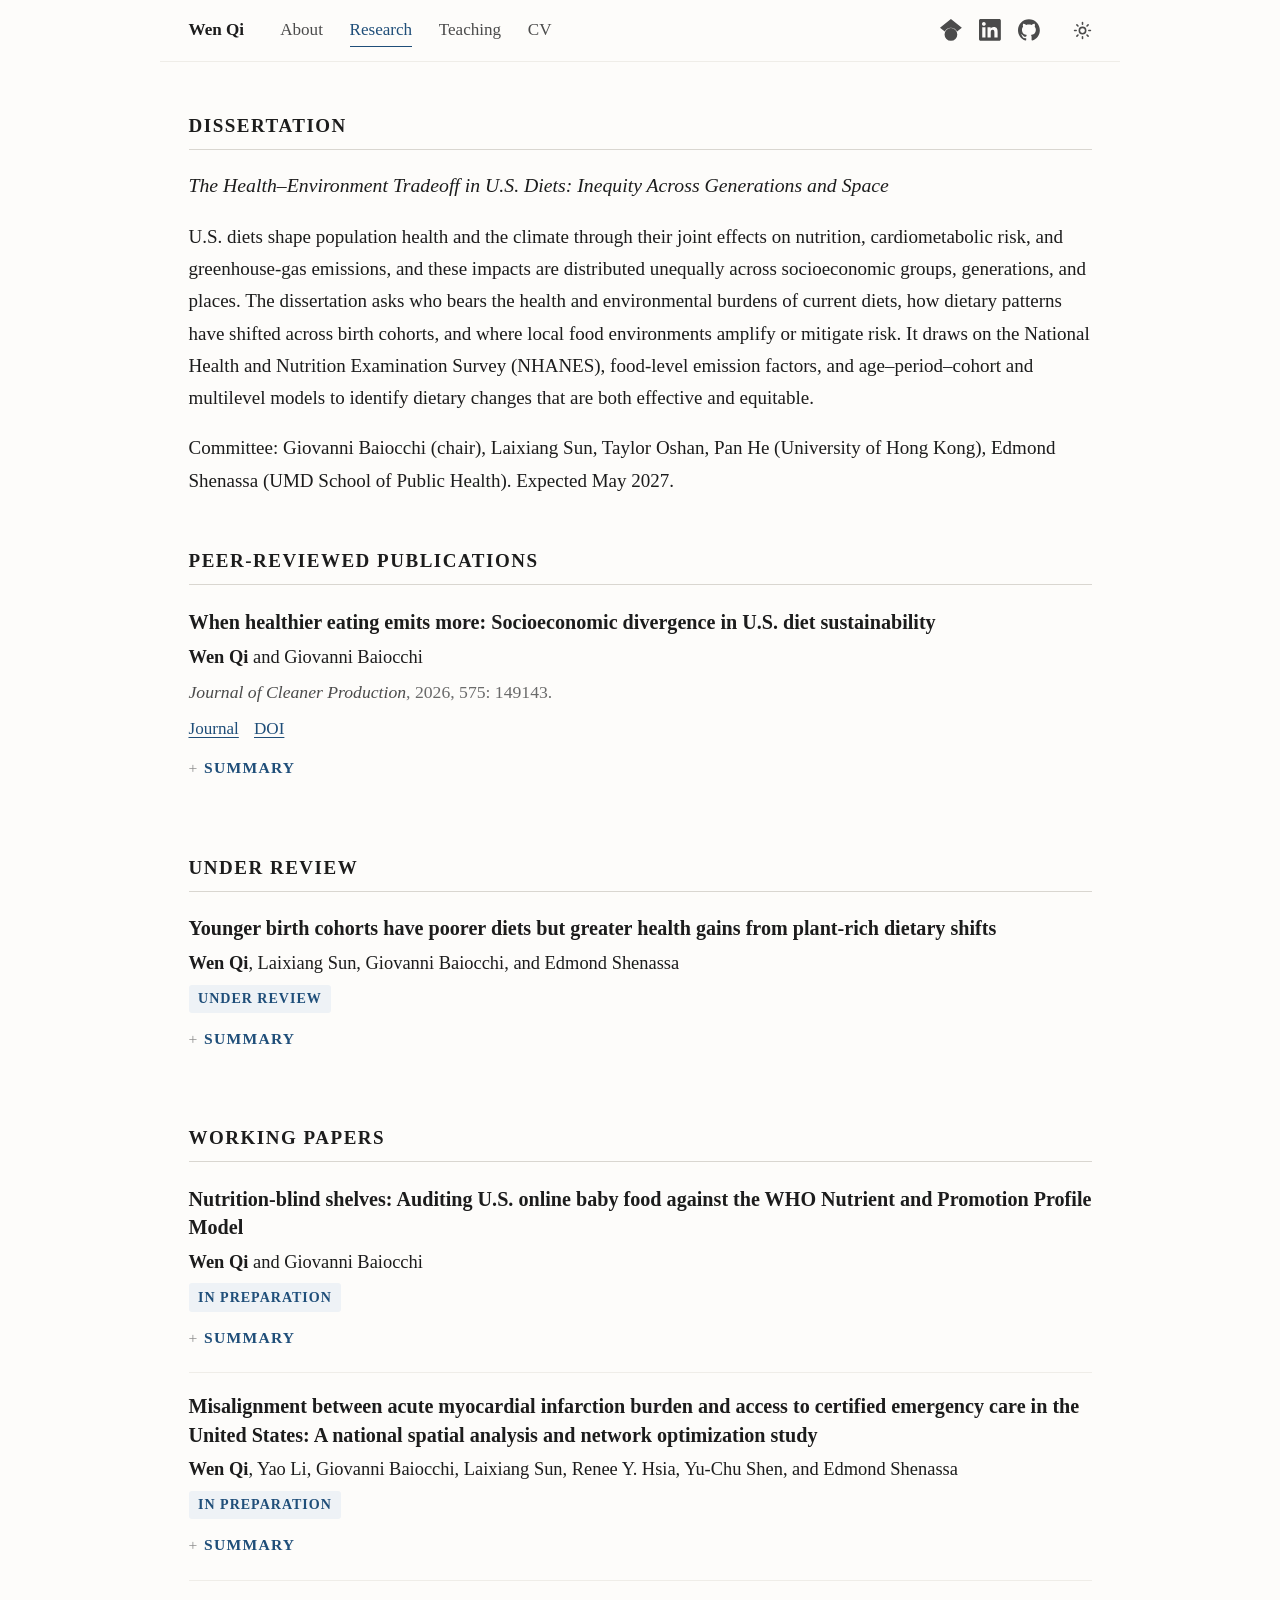
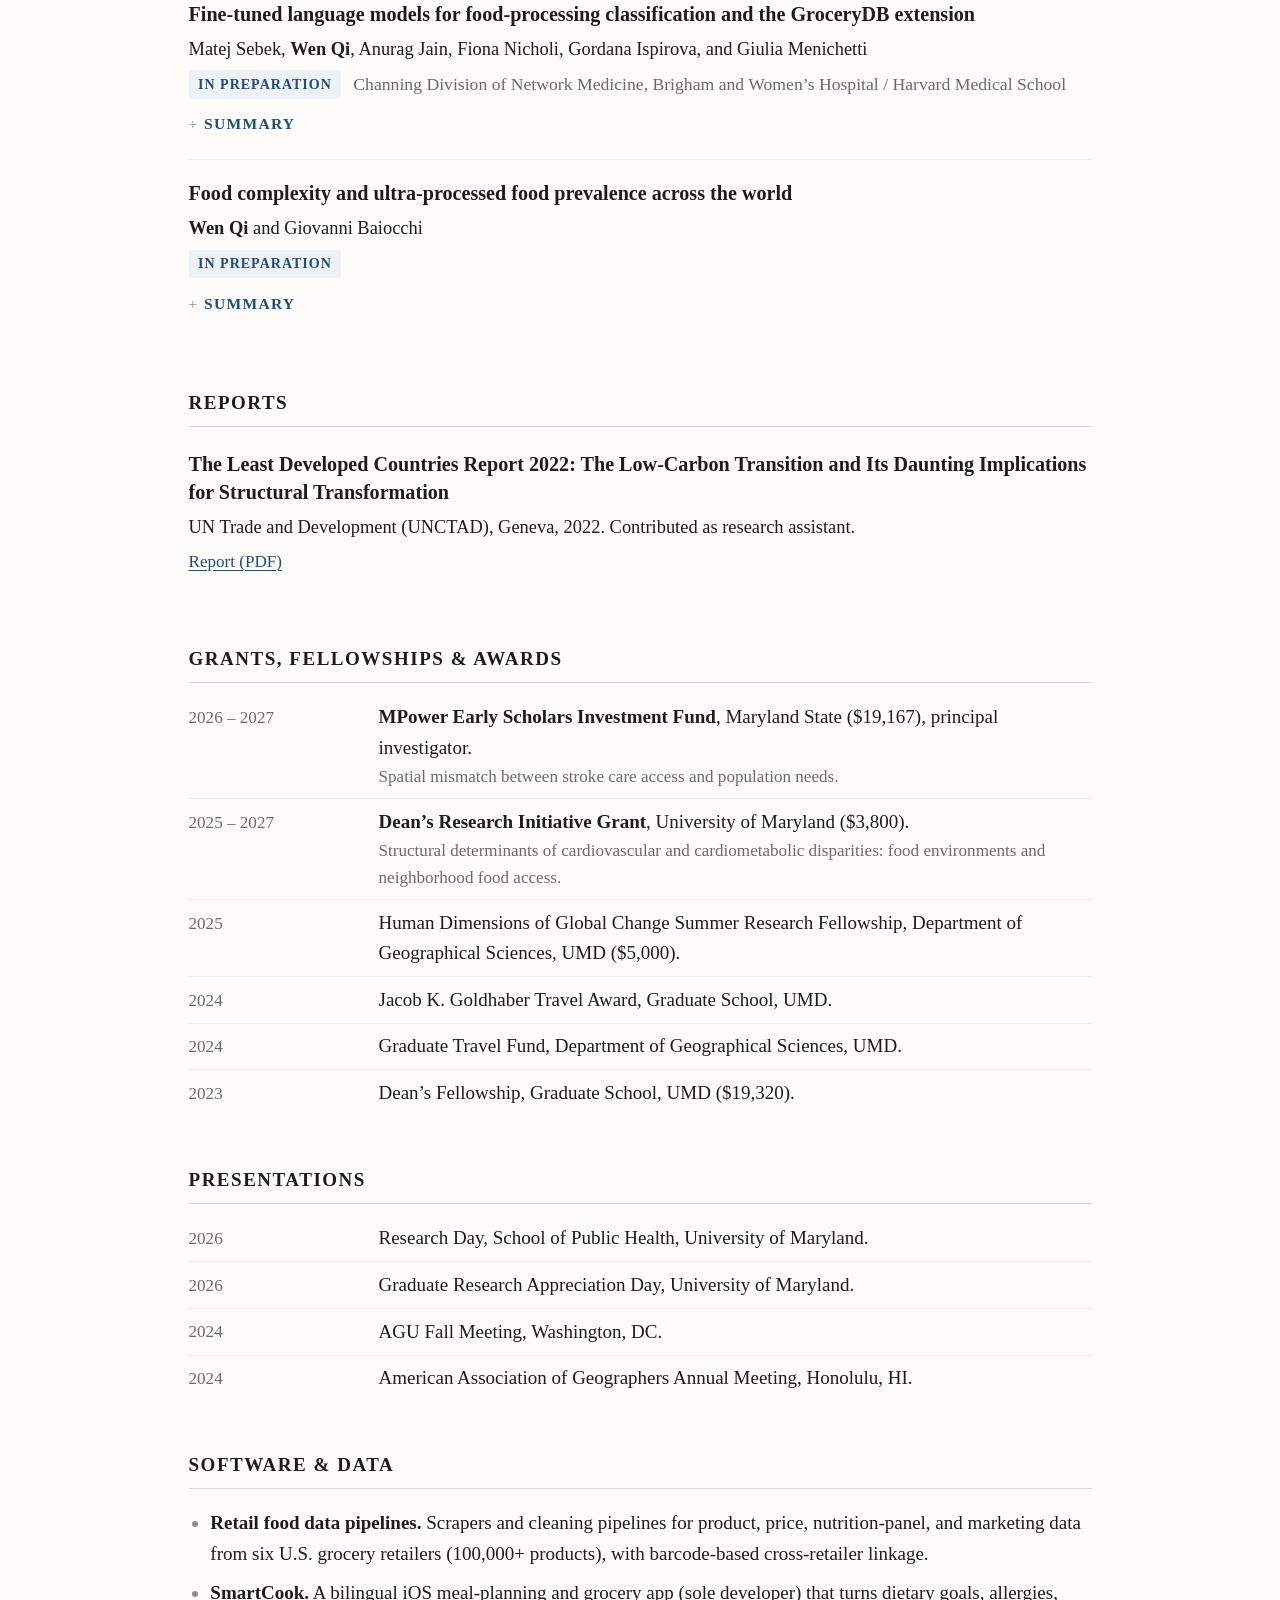
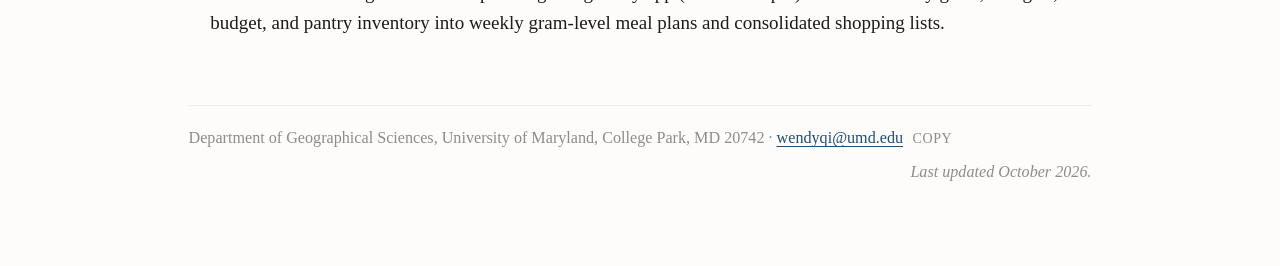
==== research.html @ 65d22a72 "Personal academic website Co-Authored-By: Claude Fable 5.1 <noreply@anthropic.com>" ====
<!DOCTYPE html>
<html lang="en">
<head>
  <meta charset="UTF-8">
  <meta name="viewport" content="width=device-width, initial-scale=1.0">
  <title>Research — Wen Qi</title>
  <meta name="description" content="Publications, working papers, grants, and presentations of Wen Qi, Ph.D. candidate in Geographical Sciences at the University of Maryland.">
  <meta name="author" content="Wen Qi">
  <link rel="stylesheet" href="styles.css">
  <script>
    (function () {
      var e = document.documentElement; e.classList.add('js');
      try { if (localStorage.getItem('theme') === 'dark') e.setAttribute('data-theme', 'dark'); } catch (err) {}
    })();
  </script>
</head>
<body>
<nav class="topnav">
  <div class="topnav-inner">
    <a class="topnav-home" href="./">Wen Qi</a>
    <span class="topnav-links">
      <a href="./">About</a>
      <a href="research.html" aria-current="page">Research</a>
      <a href="teaching.html">Teaching</a>
      <a href="cv.pdf" target="_blank" rel="noopener">CV</a>
    </span>
    <span class="social">
      <!-- 把下面两个 href 换成你的真实链接：Google Scholar 个人主页、LinkedIn 个人主页 -->
      <a href="https://scholar.google.com/citations?user=XXXX" target="_blank" rel="noopener" aria-label="Google Scholar" title="Google Scholar">
        <svg viewBox="0 0 24 24" fill="currentColor" aria-hidden="true"><path d="M5.242 13.769L0 9.5 12 0l12 9.5-5.242 4.269C17.548 11.249 14.978 9.5 12 9.5c-2.977 0-5.548 1.748-6.758 4.269zM12 10a7 7 0 1 0 0 14 7 7 0 0 0 0-14z"/></svg>
      </a>
      <a href="https://www.linkedin.com/in/XXXX" target="_blank" rel="noopener" aria-label="LinkedIn" title="LinkedIn">
        <svg viewBox="0 0 24 24" fill="currentColor" aria-hidden="true"><path d="M20.447 20.452h-3.554v-5.569c0-1.328-.027-3.037-1.852-3.037-1.853 0-2.136 1.445-2.136 2.939v5.667H9.351V9h3.414v1.561h.046c.477-.9 1.637-1.85 3.37-1.85 3.601 0 4.267 2.37 4.267 5.455v6.286zM5.337 7.433c-1.144 0-2.063-.926-2.063-2.065 0-1.138.92-2.063 2.063-2.063 1.14 0 2.064.925 2.064 2.063 0 1.139-.925 2.065-2.064 2.065zm1.782 13.019H3.555V9h3.564v11.452zM22.225 0H1.771C.792 0 0 .774 0 1.729v20.542C0 23.227.792 24 1.771 24h20.451C23.2 24 24 23.227 24 22.271V1.729C24 .774 23.2 0 22.222 0h.003z"/></svg>
      </a>
      <a href="https://github.com/wendyqqqqi" target="_blank" rel="noopener" aria-label="GitHub" title="GitHub">
        <svg viewBox="0 0 24 24" fill="currentColor" aria-hidden="true"><path d="M12 .297c-6.63 0-12 5.373-12 12 0 5.303 3.438 9.8 8.205 11.385.6.113.82-.258.82-.577 0-.285-.01-1.04-.015-2.04-3.338.724-4.042-1.61-4.042-1.61C4.422 18.07 3.633 17.7 3.633 17.7c-1.087-.744.084-.729.084-.729 1.205.084 1.838 1.236 1.838 1.236 1.07 1.835 2.809 1.305 3.495.998.108-.776.417-1.305.76-1.605-2.665-.3-5.466-1.332-5.466-5.93 0-1.31.465-2.38 1.235-3.22-.135-.303-.54-1.523.105-3.176 0 0 1.005-.322 3.3 1.23.96-.267 1.98-.399 3-.405 1.02.006 2.04.138 3 .405 2.28-1.552 3.285-1.23 3.285-1.23.645 1.653.24 2.873.12 3.176.765.84 1.23 1.91 1.23 3.22 0 4.61-2.805 5.625-5.475 5.92.42.36.81 1.096.81 2.22 0 1.606-.015 2.896-.015 3.286 0 .315.21.69.825.57C20.565 22.092 24 17.592 24 12.297c0-6.627-5.373-12-12-12"/></svg>
      </a>
    </span>
    <button id="theme-toggle" class="theme-toggle" type="button" aria-label="Toggle dark mode" title="Light / dark">
      <svg class="ic-sun" viewBox="0 0 24 24" fill="none" stroke="currentColor" stroke-width="2" stroke-linecap="round"><circle cx="12" cy="12" r="4"/><path d="M12 2v2M12 20v2M4.9 4.9l1.4 1.4M17.7 17.7l1.4 1.4M2 12h2M20 12h2M4.9 19.1l1.4-1.4M17.7 6.3l1.4-1.4"/></svg>
      <svg class="ic-moon" viewBox="0 0 24 24" fill="none" stroke="currentColor" stroke-width="2" stroke-linecap="round" stroke-linejoin="round"><path d="M21 12.8A9 9 0 1 1 11.2 3a7 7 0 0 0 9.8 9.8z"/></svg>
    </button>
  </div>
</nav>

<main>

<section id="dissertation">
  <h2>Dissertation</h2>
  <p class="lead"><em>The Health–Environment Tradeoff in U.S. Diets: Inequity Across Generations and Space</em></p>
  <p>
    U.S. diets shape population health and the climate through their joint effects on nutrition, cardiometabolic risk,
    and greenhouse-gas emissions, and these impacts are distributed unequally across socioeconomic groups, generations,
    and places. The dissertation asks who bears the health and environmental burdens of current diets, how dietary
    patterns have shifted across birth cohorts, and where local food environments amplify or mitigate risk. It draws on
    the National Health and Nutrition Examination Survey (NHANES), food-level emission factors, and age–period–cohort
    and multilevel models to identify dietary changes that are both effective and equitable.
  </p>
  <p class="venue">Committee: Giovanni Baiocchi (chair), Laixiang Sun, Taylor Oshan, Pan He (University of Hong Kong), Edmond Shenassa (UMD School of Public Health). Expected May 2027.</p>
</section>

<section id="publications">
  <h2>Peer-Reviewed Publications</h2>
  <ol class="papers">
    <li class="paper">
      <h3>When healthier eating emits more: Socioeconomic divergence in U.S. diet sustainability</h3>
      <p class="byline"><b>Wen Qi</b> and Giovanni Baiocchi</p>
      <p class="venue"><em>Journal of Cleaner Production</em>, 2026, 575: 149143.</p>
      <p class="plinks"><a href="https://doi.org/10.1016/j.jclepro.2026.149143" target="_blank" rel="noopener">Journal</a><a href="https://doi.org/10.1016/j.jclepro.2026.149143" target="_blank" rel="noopener">DOI</a></p>
      <details>
        <summary>Summary</summary>
        <p>Using nationally representative NHANES dietary data, we combine the Healthy Eating Index with diet-related greenhouse-gas emissions across 13 food components to characterize how actually consumed U.S. diets balance nutritional quality against climate impact. Diets rich in seafood and plant protein, fruit, and whole grains achieve a favorable trade-off, whereas diets high in saturated fat, sodium, and refined grains add environmental burden with little health benefit. The trade-off diverges by socioeconomic position: diet quality responds mainly to income, emissions respond to prices mostly within more expensive diets, and education improves both only at its highest level. Policies that make nutritious, low-impact foods affordable are needed to close the gap.</p>
      </details>
    </li>
  </ol>
</section>

<section id="under-review">
  <h2>Under Review</h2>
  <ol class="papers">
    <li class="paper">
      <h3>Younger birth cohorts have poorer diets but greater health gains from plant-rich dietary shifts</h3>
      <p class="byline"><b>Wen Qi</b>, Laixiang Sun, Giovanni Baiocchi, and Edmond Shenassa</p>
      <p class="venue"><span class="tag">Under review</span></p>
      <details>
        <summary>Summary</summary>
        <p>Using age–period–cohort models on NHANES 1999–2020 (about 26,000 adults), we separate generational differences in diet quality, cardiometabolic dysfunction, and diet-related greenhouse-gas emissions from age and period effects, then simulate individual-level, nutritionally constrained shifts of 20–50% toward EAT-Lancet reference diets. Younger cohorts start from poorer diets but gain the most in cardiometabolic health; older adults see smaller gains and potential protein-quality trade-offs; emissions fall across all cohorts. The results argue for cohort-aware dietary policy that pairs sustainability targets with age-appropriate nutrition safeguards.</p>
      </details>
    </li>
  </ol>
</section>

<section id="working-papers">
  <h2>Working Papers</h2>
  <ol class="papers">
    <li class="paper">
      <h3>Nutrition-blind shelves: Auditing U.S. online baby food against the WHO Nutrient and Promotion Profile Model</h3>
      <p class="byline"><b>Wen Qi</b> and Giovanni Baiocchi</p>
      <p class="venue"><span class="tag">In preparation</span></p>
      <details>
        <summary>Summary</summary>
        <p>We audit 1,234 unique commercial foods for infants and young children sold online by six U.S. retailers (Amazon, Target, Whole Foods, Harris Teeter, Safeway, and Costco) against the composition and promotion criteria of the WHO Nutrient and Promotion Profile Model. Six in ten products fail at least one composition criterion. Organic certification and the premium brand tier are associated with fewer added-sugar failures, but no visible cue or label marks overall compliance, and the promotional claims that cover almost every listing carry price premiums within brand without being associated with compliance. The study links large-scale retail data collection, LLM-assisted claim coding with author adjudication, and brand-clustered inference.</p>
      </details>
    </li>
    <li class="paper">
      <h3>Misalignment between acute myocardial infarction burden and access to certified emergency care in the United States: A national spatial analysis and network optimization study</h3>
      <p class="byline"><b>Wen Qi</b>, Yao Li, Giovanni Baiocchi, Laixiang Sun, Renee Y. Hsia, Yu-Chu Shen, and Edmond Shenassa</p>
      <p class="venue"><span class="tag">In preparation</span></p>
      <details>
        <summary>Summary</summary>
        <p>We estimate ZIP-level demand for acute myocardial infarction care from Medicare claims and hospital service-area flows, and match it against the national supply of hospitals with interventional cardiac catheterization capability. Two-step floating catchment accessibility at 30- and 60-minute thresholds identifies both under-served areas and over-served clusters, and location–allocation models show where added or reallocated capacity would yield the largest gains in timely access.</p>
      </details>
    </li>
    <li class="paper">
      <h3>Fine-tuned language models for food-processing classification and the GroceryDB extension</h3>
      <p class="byline">Matej Sebek, <b>Wen Qi</b>, Anurag Jain, Fiona Nicholi, Gordana Ispirova, and Giulia Menichetti</p>
      <p class="venue"><span class="tag">In preparation</span> Channing Division of Network Medicine, Brigham and Women’s Hospital / Harvard Medical School</p>
      <details>
        <summary>Summary</summary>
        <p>Extends GroceryDB, a research database of the U.S. grocery supply, with more than 100,000 product records collected from six national retailers, and retrains the fine-tuned BERT and XGBoost classifiers behind the food-processing score (FPro) on the expanded data, improving held-out discrimination and aligning the predicted distribution of processing with what is observed on retail shelves.</p>
      </details>
    </li>
    <li class="paper">
      <h3>Food complexity and ultra-processed food prevalence across the world</h3>
      <p class="byline"><b>Wen Qi</b> and Giovanni Baiocchi</p>
      <p class="venue"><span class="tag">In preparation</span></p>
      <details>
        <summary>Summary</summary>
        <p>Builds a country–year panel that links the complexity and import dependence of national food systems, derived from trade and price data, to the prevalence of processed and ultra-processed foods and to population obesity, to ask how the structure of a country’s food supply shapes its dietary transition.</p>
      </details>
    </li>
  </ol>
</section>

<section id="reports">
  <h2>Reports</h2>
  <ol class="papers">
    <li class="paper">
      <h3>The Least Developed Countries Report 2022: The Low-Carbon Transition and Its Daunting Implications for Structural Transformation</h3>
      <p class="byline">UN Trade and Development (UNCTAD), Geneva, 2022. Contributed as research assistant.</p>
      <p class="plinks"><a href="https://unctad.org/system/files/official-document/ldc2022_en.pdf" target="_blank" rel="noopener">Report (PDF)</a></p>
    </li>
  </ol>
</section>

<section id="grants">
  <h2>Grants, Fellowships &amp; Awards</h2>
  <ul class="rail">
    <li><span class="when">2026 – 2027</span><span class="what"><strong>MPower Early Scholars Investment Fund</strong>, Maryland State ($19,167), principal investigator.<small>Spatial mismatch between stroke care access and population needs.</small></span></li>
    <li><span class="when">2025 – 2027</span><span class="what"><strong>Dean’s Research Initiative Grant</strong>, University of Maryland ($3,800).<small>Structural determinants of cardiovascular and cardiometabolic disparities: food environments and neighborhood food access.</small></span></li>
    <li><span class="when">2025</span><span class="what">Human Dimensions of Global Change Summer Research Fellowship, Department of Geographical Sciences, UMD ($5,000).</span></li>
    <li><span class="when">2024</span><span class="what">Jacob K. Goldhaber Travel Award, Graduate School, UMD.</span></li>
    <li><span class="when">2024</span><span class="what">Graduate Travel Fund, Department of Geographical Sciences, UMD.</span></li>
    <li><span class="when">2023</span><span class="what">Dean’s Fellowship, Graduate School, UMD ($19,320).</span></li>
  </ul>
</section>

<section id="talks">
  <h2>Presentations</h2>
  <ul class="rail">
    <li><span class="when">2026</span><span class="what">Research Day, School of Public Health, University of Maryland.</span></li>
    <li><span class="when">2026</span><span class="what">Graduate Research Appreciation Day, University of Maryland.</span></li>
    <li><span class="when">2024</span><span class="what">AGU Fall Meeting, Washington, DC.</span></li>
    <li><span class="when">2024</span><span class="what">American Association of Geographers Annual Meeting, Honolulu, HI.</span></li>
  </ul>
</section>

<section id="software">
  <h2>Software &amp; Data</h2>
  <ul class="plain">
    <li><strong>Retail food data pipelines.</strong> Scrapers and cleaning pipelines for product, price, nutrition-panel, and marketing data from six U.S. grocery retailers (100,000+ products), with barcode-based cross-retailer linkage.</li>
    <li><strong>SmartCook.</strong> A bilingual iOS meal-planning and grocery app (sole developer) that turns dietary goals, allergies, budget, and pantry inventory into weekly gram-level meal plans and consolidated shopping lists.</li>
  </ul>
</section>

</main>

<footer>
  <p>Department of Geographical Sciences, University of Maryland, College Park, MD 20742 · <a href="mailto:wendyqi@umd.edu">wendyqi@umd.edu</a><button type="button" class="copy-btn" data-copy="wendyqi@umd.edu" aria-label="Copy email address">copy</button></p>
  <p class="updated"><em>Last updated October 2026.</em></p>
</footer>

<script src="script.js" defer></script>
</body>
</html>
---- styles.css ----
/* Wen Qi — personal academic site. Plain HTML + CSS, no build step. */

html { font-size: 19px; -webkit-text-size-adjust: 100%; scroll-behavior: smooth; background: var(--bg); }

/* Light is the default; the toggle writes data-theme="dark" and remembers it. */
:root {
  color-scheme: light;
  --bg: #fdfcfa;
  --fg: #1c1c1c;
  --fg-2: #2e2e2e;
  --fg-3: #4b4b4b;
  --muted: #6a6a6a;
  --faint: #8c8c8c;
  --accent: #1f4e79;
  --accent-hover: #0d2b4d;
  --line: #d9d6d0;
  --line-soft: #e6e3dd;
  --line-faint: #efede8;
  --tag-bg: #eef2f6;
  --nav-bg: rgba(253, 252, 250, 0.94);
}
:root[data-theme="dark"] {
  color-scheme: dark;
  --bg: #15171c;
  --fg: #e6e6e6;
  --fg-2: #d2d4d7;
  --fg-3: #aeb3bb;
  --muted: #9298a2;
  --faint: #767c86;
  --accent: #8fb3e6;
  --accent-hover: #b4cdf2;
  --line: #3a404a;
  --line-soft: #2c313a;
  --line-faint: #23272e;
  --tag-bg: #232933;
  --nav-bg: rgba(21, 23, 28, 0.92);
}

* { box-sizing: border-box; }

body {
  font-family: 'Times New Roman', Times, 'Nimbus Roman', 'Liberation Serif', serif;
  line-height: 1.6;
  color: var(--fg);
  background: var(--bg);
  max-width: 960px;
  margin: 0 auto;
  padding: 0 1.5rem 4rem;
  -webkit-font-smoothing: antialiased;
}

a { color: var(--accent); text-decoration: underline; text-underline-offset: 0.18em; text-decoration-thickness: 0.06em; }
a:hover { color: var(--accent-hover); }
img { max-width: 100%; display: block; }

/* ---------- Top nav ---------- */
.topnav {
  position: sticky; top: 0; z-index: 10;
  background: var(--nav-bg);
  backdrop-filter: saturate(180%) blur(8px);
  -webkit-backdrop-filter: saturate(180%) blur(8px);
  border-bottom: 1px solid var(--line-faint);
  margin: 0 -1.5rem 2.5rem;
  padding: 0.7rem 1.5rem;
}
.topnav-inner { max-width: 960px; margin: 0 auto; display: flex; align-items: center; gap: 1.5rem; font-size: 0.9rem; flex-wrap: wrap; }
.topnav a { color: var(--fg-3); text-decoration: none; padding: 0.15rem 0; border-bottom: 1px solid transparent; transition: color .15s, border-color .15s; }
.topnav a:hover { color: var(--fg); border-bottom-color: var(--fg); }
.topnav a[aria-current="page"] { color: var(--accent); border-bottom-color: var(--accent); }
.topnav-home { font-weight: 600; color: var(--fg) !important; margin-right: 0.4rem; }
.topnav-links { display: flex; align-items: center; gap: 1.4rem; flex-wrap: wrap; }

/* Social icons, top right of the nav */
.social { margin-left: auto; display: inline-flex; align-items: center; gap: 0.9rem; }
.social a { display: inline-flex; color: var(--fg-3); border-bottom: 0 !important; padding: 0; line-height: 0; }
.social a:hover { color: var(--accent); }
.social svg { width: 1.15rem; height: 1.15rem; }

.theme-toggle {
  margin-left: 0.2rem; display: none; align-items: center; gap: 0.4rem;
  background: none; border: 0; padding: 0; cursor: pointer; line-height: 0; color: var(--fg-3);
}
html.js .theme-toggle { display: inline-flex; }
.theme-toggle svg { width: 1rem; height: 1rem; }
.theme-toggle .ic-moon { display: none; }
:root[data-theme="dark"] .theme-toggle .ic-sun { display: none; }
:root[data-theme="dark"] .theme-toggle .ic-moon { display: block; }

/* ---------- Hero ---------- */
.hero { display: flex; gap: 2rem; align-items: flex-start; margin-bottom: 2.5rem; }
.portrait { width: 160px; height: 200px; object-fit: cover; object-position: top center; flex-shrink: 0; border-radius: 3px; background: var(--line-soft); }
.hero-text { min-width: 0; }
.hero h1 { font-size: 2rem; font-weight: 600; margin: 0 0 0.5rem; line-height: 1.15; letter-spacing: -0.01em; }
.hero .affil { margin: 0 0 0.9rem; color: var(--fg-2); line-height: 1.5; }
.hero .links { margin: 0; font-size: 0.95rem; line-height: 1.7; }
.hero .links a { margin-right: 0.9rem; white-space: nowrap; }

/* ---------- Sections ---------- */
main > section { margin-top: 2.6rem; scroll-margin-top: 4.5rem; }
h2 {
  font-size: 1rem; font-weight: 600; text-transform: uppercase; letter-spacing: 0.08em;
  color: var(--fg); margin: 0 0 1rem; padding-bottom: 0.4rem; border-bottom: 1px solid var(--line);
}
h3.sub { font-size: 1.02rem; font-weight: 600; font-style: italic; margin: 1.6rem 0 0.6rem; color: var(--fg-2); }
section p { margin: 0 0 0.95rem; line-height: 1.7; }
section p:last-child { margin-bottom: 0; }
.lead { font-size: 1.04rem; }
.market { margin-top: 1.3rem; font-style: italic; border-left: 2px solid var(--accent); padding-left: 0.85rem; }

.plain { list-style: disc outside; margin: 0; padding-left: 1.15rem; }
.plain li { margin: 0 0 0.45rem; }
.plain li::marker { color: var(--faint); }

/* Date-rail lists (education, news, grants, talks, teaching) */
.rail { list-style: none; margin: 0; padding: 0; }
.rail li { display: grid; grid-template-columns: 9rem 1fr; column-gap: 1rem; padding: 0.4rem 0; border-top: 1px solid var(--line-faint); }
.rail li:first-child { border-top: 0; padding-top: 0; }
.rail .when { color: var(--muted); font-size: 0.9rem; font-variant-numeric: tabular-nums; padding-top: 0.1rem; }
.rail .what { min-width: 0; }
.rail .what small, .rail .what .note { display: block; color: var(--muted); font-size: 0.9rem; }

/* ---------- Papers ---------- */
.papers { list-style: none; padding: 0; margin: 0; }
.paper { padding: 1rem 0; border-top: 1px solid var(--line-faint); }
.paper:first-child { border-top: 0; padding-top: 0.2rem; }
.paper h3 { font-size: 1.06rem; font-weight: 600; line-height: 1.4; margin: 0 0 0.3rem; }
.paper .byline { margin: 0 0 0.2rem; color: var(--fg); font-size: 0.97rem; }
.paper .byline b { font-weight: 600; }
.paper .venue { margin: 0 0 0.35rem; font-size: 0.93rem; color: var(--muted); }
.paper .venue em { color: var(--fg-3); }
.tag { display: inline-block; font-size: 0.74rem; text-transform: uppercase; letter-spacing: 0.07em; font-weight: 600; color: var(--accent); background: var(--tag-bg); padding: 0.12rem 0.5rem; border-radius: 3px; margin-right: 0.4rem; vertical-align: 0.1em; }
.paper .plinks { font-size: 0.9rem; margin: 0; }
.paper .plinks a { margin-right: 0.8rem; }
.paper details { margin: 0.5rem 0 0; }
.paper summary {
  cursor: pointer; display: inline-block; font-size: 0.82rem; text-transform: uppercase; letter-spacing: 0.08em;
  font-weight: 600; color: var(--accent); list-style: none; padding: 0.15rem 0; user-select: none;
}
.paper summary::-webkit-details-marker { display: none; }
.paper summary::before { content: "+"; display: inline-block; width: 1em; color: var(--faint); font-weight: 400; }
.paper details[open] summary::before { content: "\2212"; }
.paper details > p { margin: 0.5rem 0 0; padding-left: 1rem; border-left: 2px solid var(--line-soft); color: var(--fg-2); font-size: 0.95rem; line-height: 1.6; }

/* ---------- Teaching ---------- */
.course { margin: 0 0 1rem; }
.course .code { font-weight: 600; }
.course .terms { color: var(--muted); font-size: 0.92rem; }

/* ---------- Copy button & footer ---------- */
.copy-btn { display: none; font-family: inherit; font-size: 0.74rem; letter-spacing: 0.04em; text-transform: uppercase; color: var(--faint); background: none; border: 0; padding: 0; margin-left: 0.5rem; cursor: pointer; }
html.js .copy-btn { display: inline; }
.copy-btn:hover, .copy-btn.copied { color: var(--accent); }

footer { margin-top: 3.5rem; padding-top: 1rem; border-top: 1px solid var(--line-faint); color: var(--faint); font-size: 0.85rem; }
footer p { margin: 0 0 0.3rem; }
footer .updated { text-align: right; font-style: italic; margin-top: 0.4rem; }

a:focus-visible, button:focus-visible, summary:focus-visible { outline: 2px solid var(--accent); outline-offset: 2px; }

/* ---------- Small screens ---------- */
@media (max-width: 640px) {
  html { font-size: 17px; }
  body { padding: 0 1rem 3rem; }
  .topnav { margin: 0 -1rem 2rem; padding: 0.6rem 1rem; }
  /* Two rows on phones: name + page links, then the icons right-aligned. */
  .topnav-inner { gap: 0.5rem 0.8rem; flex-wrap: wrap; font-size: 0.84rem; }
  .topnav-links { gap: 0.8rem; flex-wrap: nowrap; }
  .topnav-home { margin-right: 0; white-space: nowrap; }
  .social { margin-left: auto; gap: 0.8rem; }
  .social svg { width: 1.05rem; height: 1.05rem; }
  .hero { flex-direction: column; gap: 1.2rem; }
  .portrait { width: 140px; height: 175px; }
  .rail li { grid-template-columns: 1fr; row-gap: 0.1rem; }
}

@media print {
  .topnav, .theme-toggle, .copy-btn { display: none !important; }
  body { max-width: none; }
  a { color: inherit; text-decoration: none; }
}
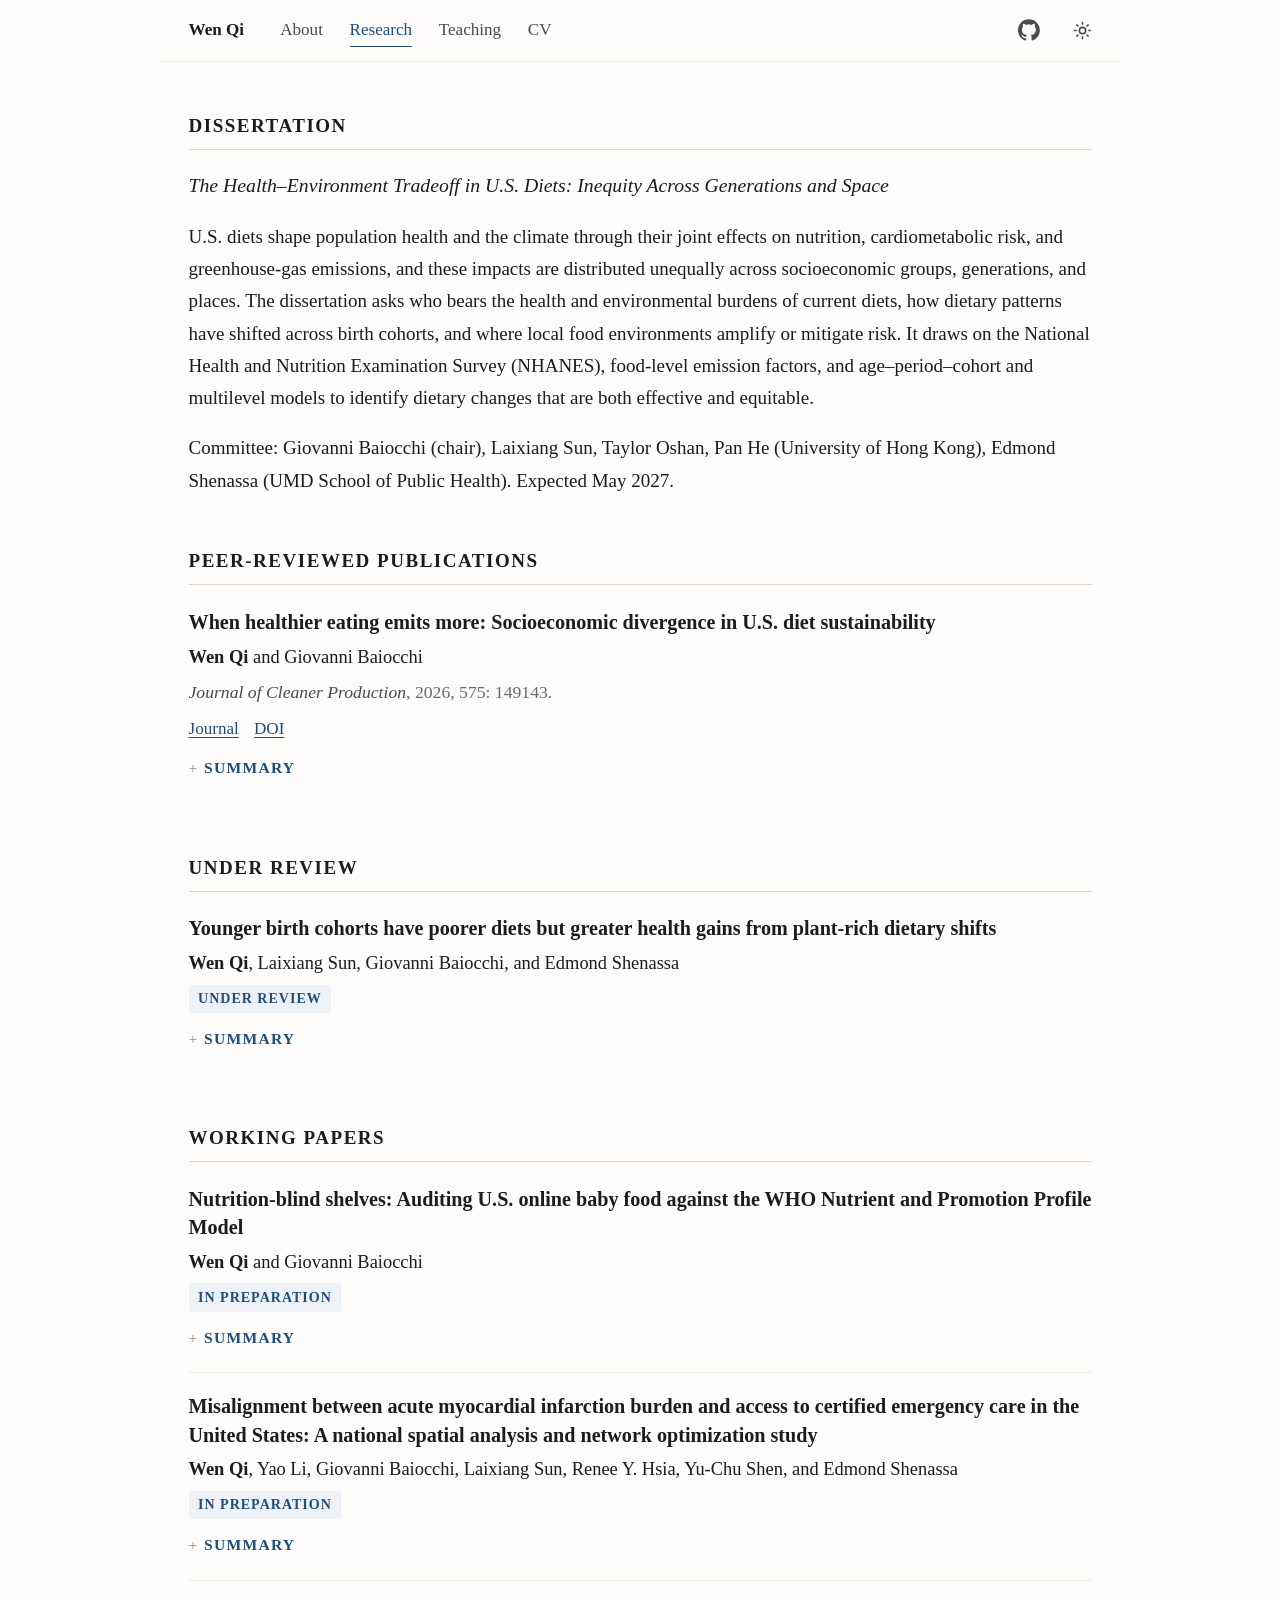
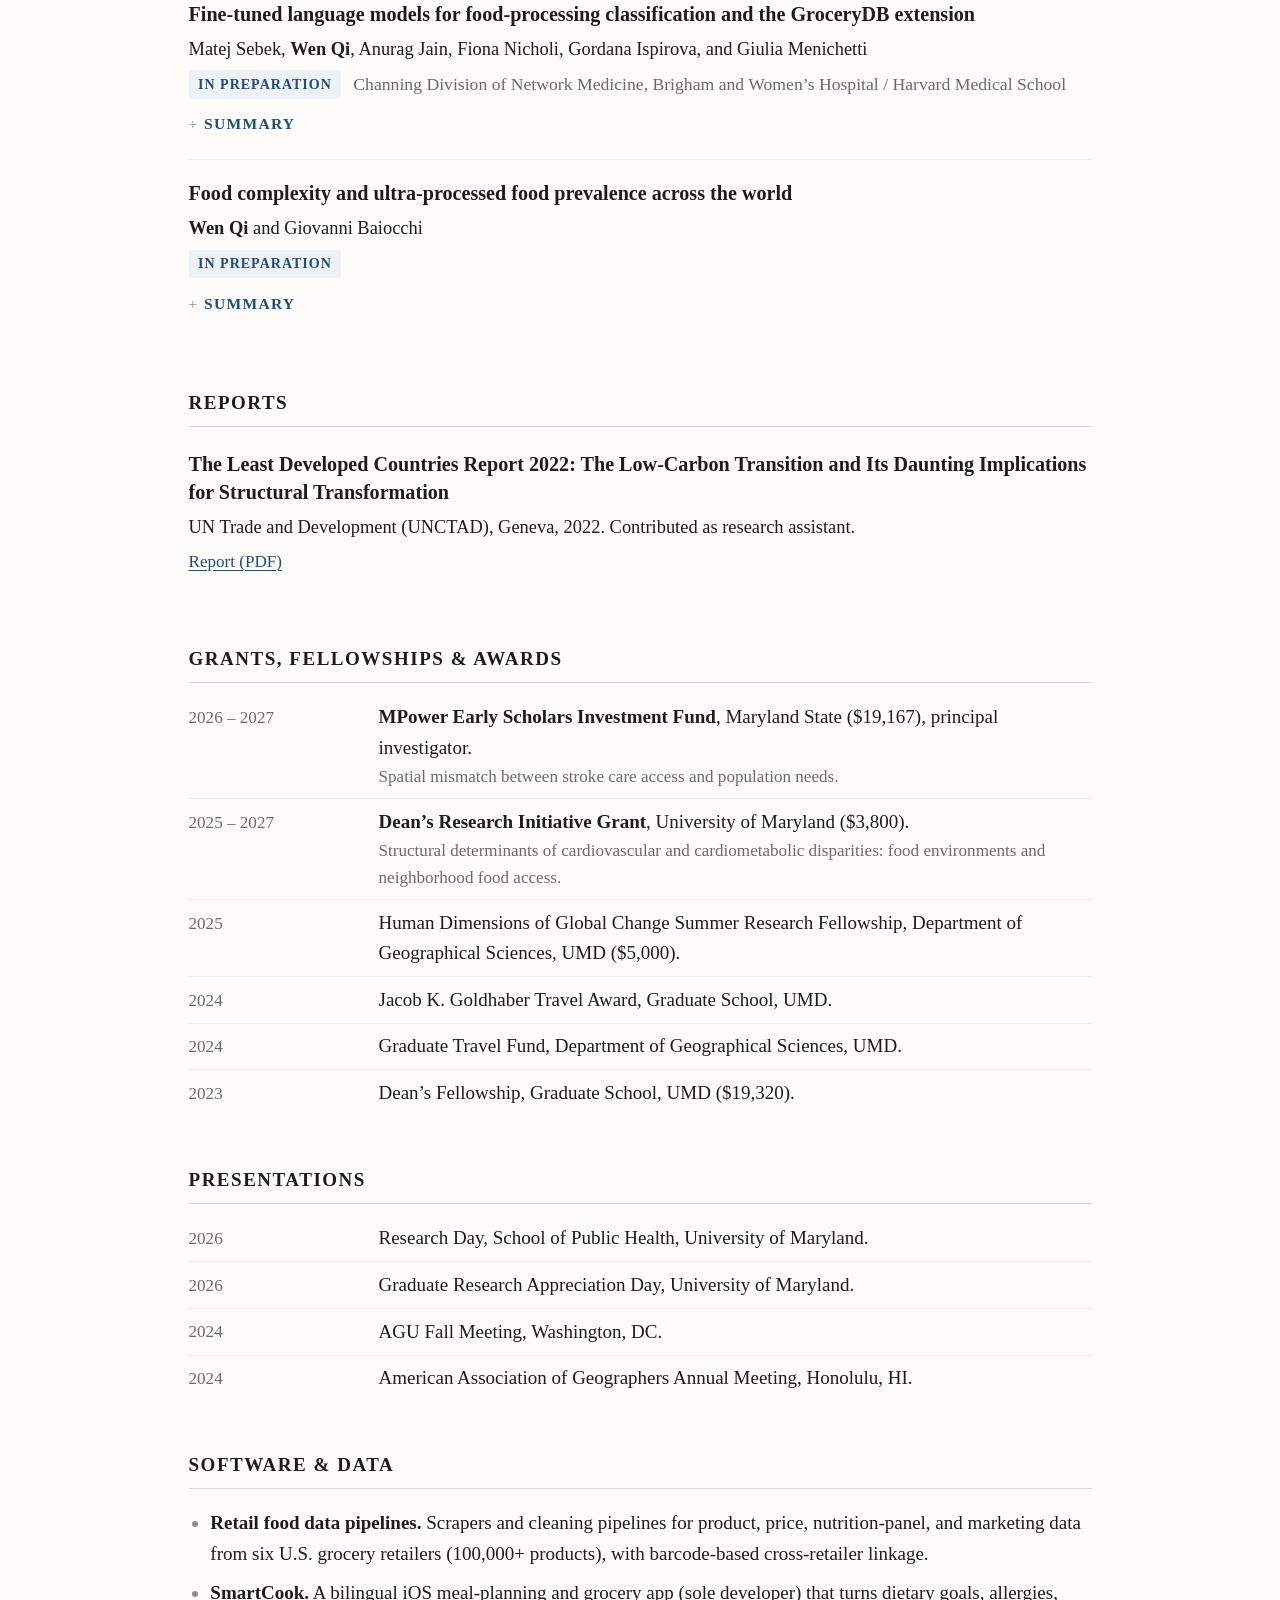
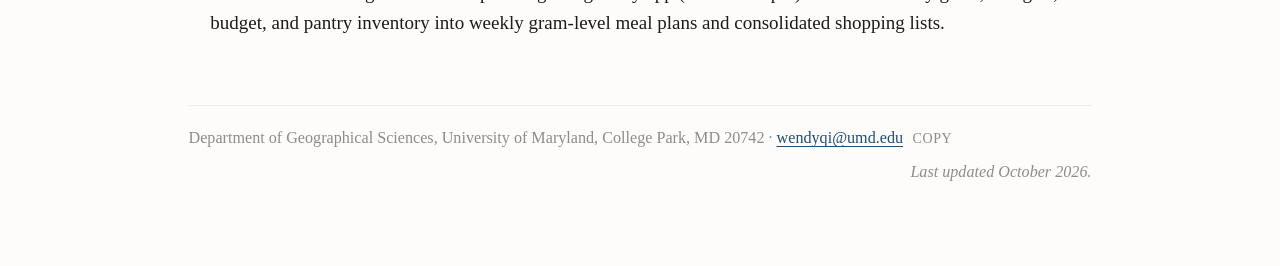
==== commit fd4bfca4: "Hide Scholar and LinkedIn icons until URLs are added Co-Authored-By: Claude Opus 5.5 <noreply@anthro" ====
--- a/research.html
+++ b/research.html
@@ -26,12 +26,14 @@
     </span>
     <span class="social">
       <!-- 把下面两个 href 换成你的真实链接：Google Scholar 个人主页、LinkedIn 个人主页 -->
+      <!-- 待填入真实网址后取消注释：
       <a href="https://scholar.google.com/citations?user=XXXX" target="_blank" rel="noopener" aria-label="Google Scholar" title="Google Scholar">
         <svg viewBox="0 0 24 24" fill="currentColor" aria-hidden="true"><path d="M5.242 13.769L0 9.5 12 0l12 9.5-5.242 4.269C17.548 11.249 14.978 9.5 12 9.5c-2.977 0-5.548 1.748-6.758 4.269zM12 10a7 7 0 1 0 0 14 7 7 0 0 0 0-14z"/></svg>
       </a>
       <a href="https://www.linkedin.com/in/XXXX" target="_blank" rel="noopener" aria-label="LinkedIn" title="LinkedIn">
         <svg viewBox="0 0 24 24" fill="currentColor" aria-hidden="true"><path d="M20.447 20.452h-3.554v-5.569c0-1.328-.027-3.037-1.852-3.037-1.853 0-2.136 1.445-2.136 2.939v5.667H9.351V9h3.414v1.561h.046c.477-.9 1.637-1.85 3.37-1.85 3.601 0 4.267 2.37 4.267 5.455v6.286zM5.337 7.433c-1.144 0-2.063-.926-2.063-2.065 0-1.138.92-2.063 2.063-2.063 1.14 0 2.064.925 2.064 2.063 0 1.139-.925 2.065-2.064 2.065zm1.782 13.019H3.555V9h3.564v11.452zM22.225 0H1.771C.792 0 0 .774 0 1.729v20.542C0 23.227.792 24 1.771 24h20.451C23.2 24 24 23.227 24 22.271V1.729C24 .774 23.2 0 22.222 0h.003z"/></svg>
       </a>
+      -->
       <a href="https://github.com/wendyqqqqi" target="_blank" rel="noopener" aria-label="GitHub" title="GitHub">
         <svg viewBox="0 0 24 24" fill="currentColor" aria-hidden="true"><path d="M12 .297c-6.63 0-12 5.373-12 12 0 5.303 3.438 9.8 8.205 11.385.6.113.82-.258.82-.577 0-.285-.01-1.04-.015-2.04-3.338.724-4.042-1.61-4.042-1.61C4.422 18.07 3.633 17.7 3.633 17.7c-1.087-.744.084-.729.084-.729 1.205.084 1.838 1.236 1.838 1.236 1.07 1.835 2.809 1.305 3.495.998.108-.776.417-1.305.76-1.605-2.665-.3-5.466-1.332-5.466-5.93 0-1.31.465-2.38 1.235-3.22-.135-.303-.54-1.523.105-3.176 0 0 1.005-.322 3.3 1.23.96-.267 1.98-.399 3-.405 1.02.006 2.04.138 3 .405 2.28-1.552 3.285-1.23 3.285-1.23.645 1.653.24 2.873.12 3.176.765.84 1.23 1.91 1.23 3.22 0 4.61-2.805 5.625-5.475 5.92.42.36.81 1.096.81 2.22 0 1.606-.015 2.896-.015 3.286 0 .315.21.69.825.57C20.565 22.092 24 17.592 24 12.297c0-6.627-5.373-12-12-12"/></svg>
       </a>
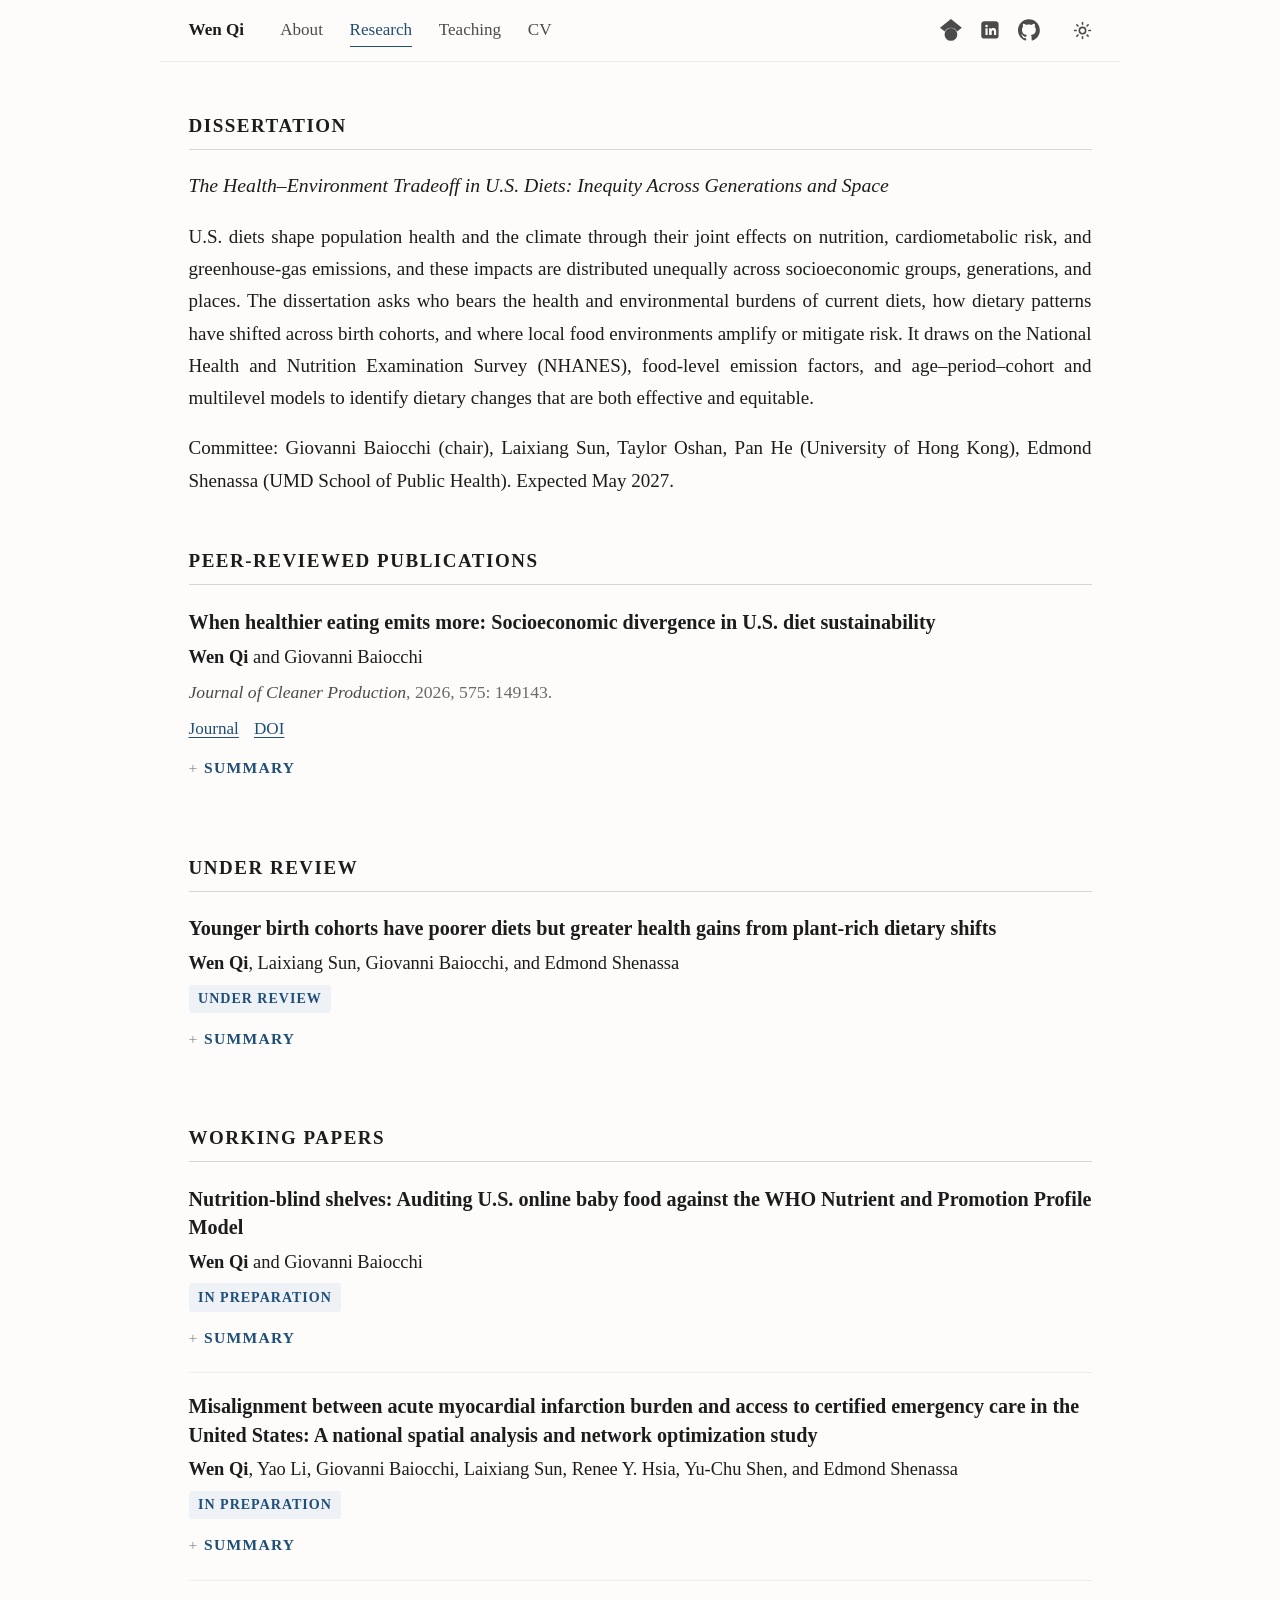
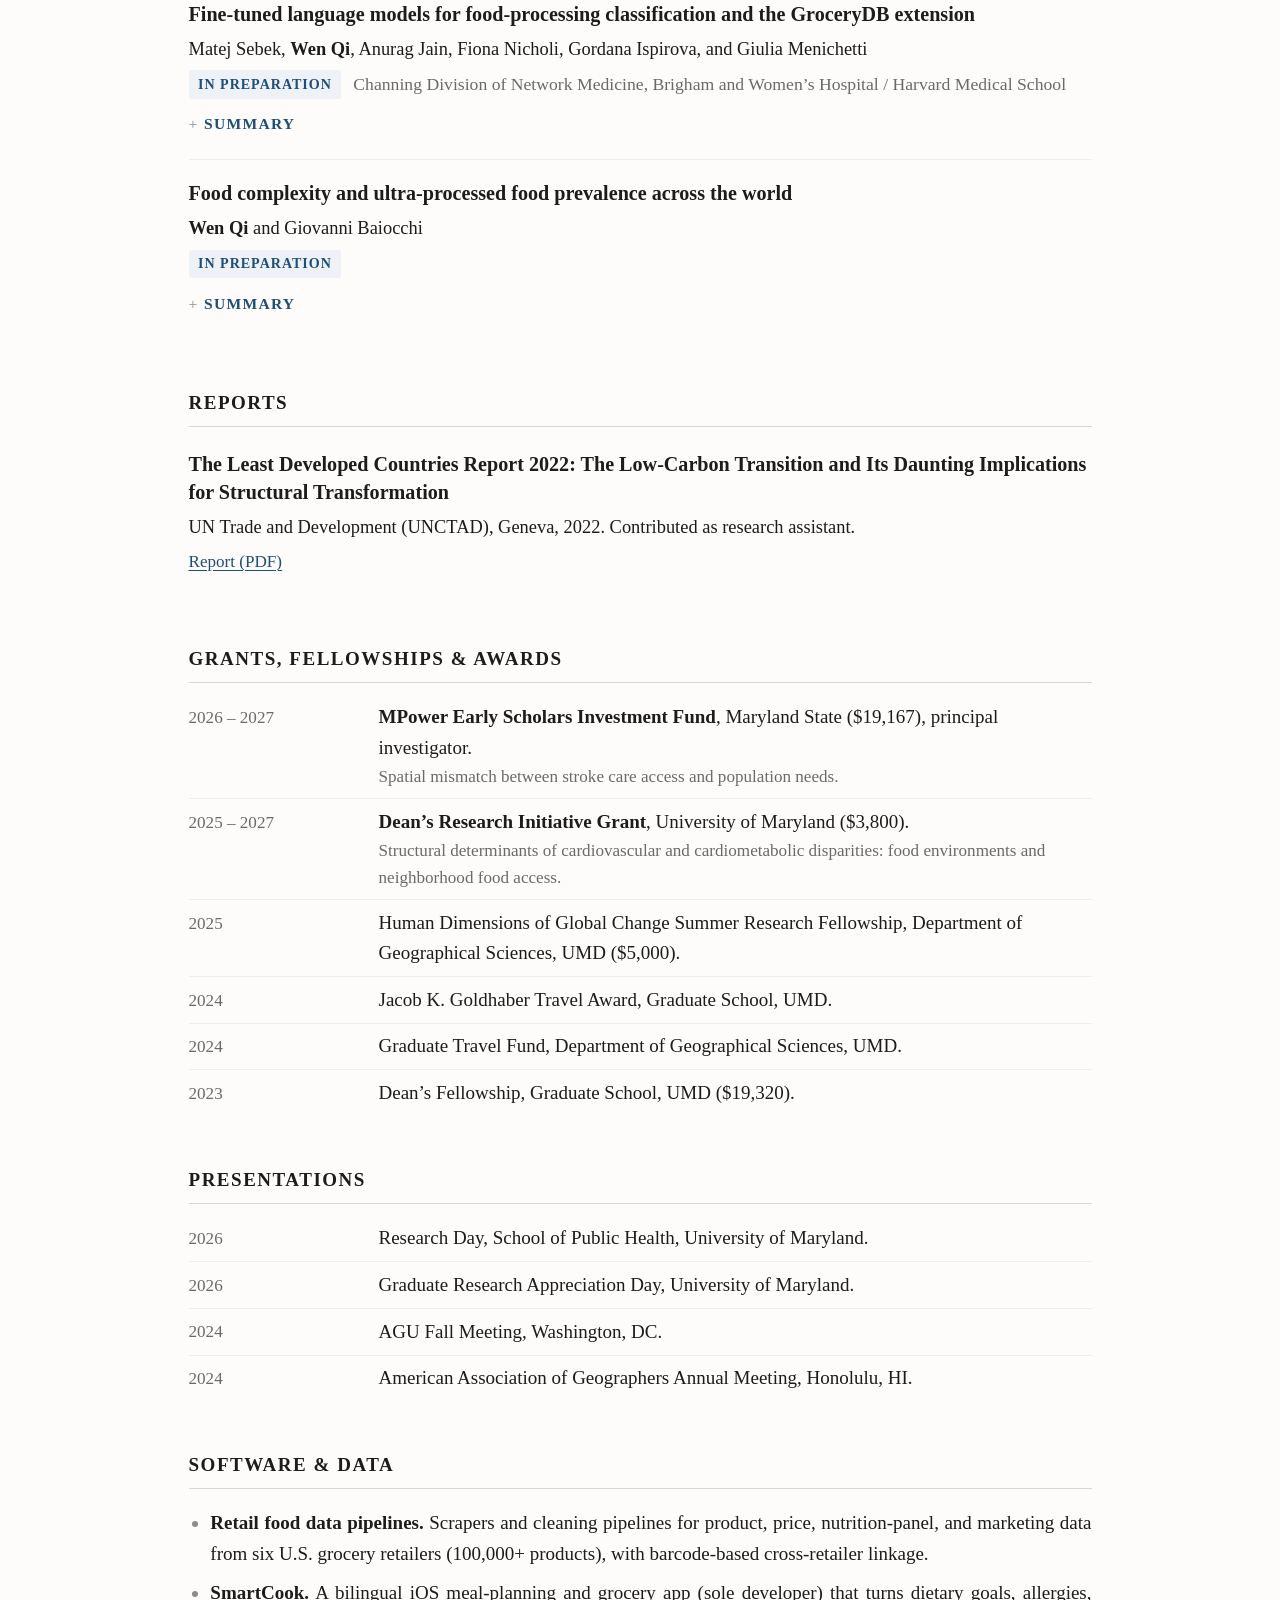
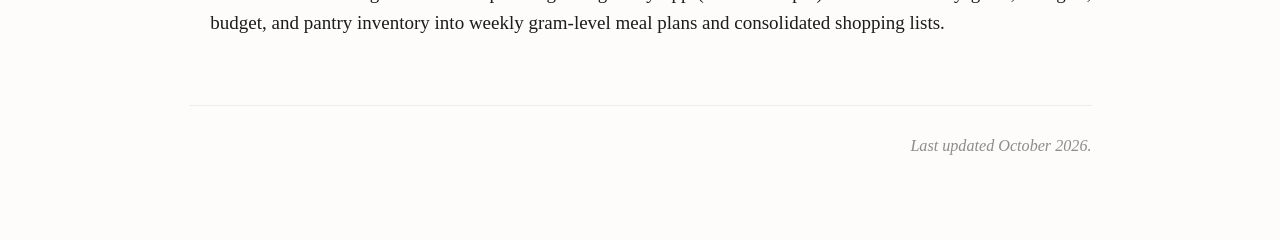
==== commit 9705286d: "Justify paragraphs, fix nav icons, reorder research streams, restyle title block, drop page footers " ====
--- a/research.html
+++ b/research.html
@@ -25,15 +25,12 @@
       <a href="cv.pdf" target="_blank" rel="noopener">CV</a>
     </span>
     <span class="social">
-      <!-- 把下面两个 href 换成你的真实链接：Google Scholar 个人主页、LinkedIn 个人主页 -->
-      <!-- 待填入真实网址后取消注释：
-      <a href="https://scholar.google.com/citations?user=XXXX" target="_blank" rel="noopener" aria-label="Google Scholar" title="Google Scholar">
+      <a href="https://scholar.google.com/citations?user=WPGppOMAAAAJ&amp;hl=en" target="_blank" rel="noopener" aria-label="Google Scholar" title="Google Scholar">
         <svg viewBox="0 0 24 24" fill="currentColor" aria-hidden="true"><path d="M5.242 13.769L0 9.5 12 0l12 9.5-5.242 4.269C17.548 11.249 14.978 9.5 12 9.5c-2.977 0-5.548 1.748-6.758 4.269zM12 10a7 7 0 1 0 0 14 7 7 0 0 0 0-14z"/></svg>
       </a>
-      <a href="https://www.linkedin.com/in/XXXX" target="_blank" rel="noopener" aria-label="LinkedIn" title="LinkedIn">
-        <svg viewBox="0 0 24 24" fill="currentColor" aria-hidden="true"><path d="M20.447 20.452h-3.554v-5.569c0-1.328-.027-3.037-1.852-3.037-1.853 0-2.136 1.445-2.136 2.939v5.667H9.351V9h3.414v1.561h.046c.477-.9 1.637-1.85 3.37-1.85 3.601 0 4.267 2.37 4.267 5.455v6.286zM5.337 7.433c-1.144 0-2.063-.926-2.063-2.065 0-1.138.92-2.063 2.063-2.063 1.14 0 2.064.925 2.064 2.063 0 1.139-.925 2.065-2.064 2.065zm1.782 13.019H3.555V9h3.564v11.452zM22.225 0H1.771C.792 0 0 .774 0 1.729v20.542C0 23.227.792 24 1.771 24h20.451C23.2 24 24 23.227 24 22.271V1.729C24 .774 23.2 0 22.222 0h.003z"/></svg>
+      <a href="https://www.linkedin.com/in/wenqi-codingefficient" target="_blank" rel="noopener" aria-label="LinkedIn" title="LinkedIn">
+        <svg viewBox="0 0 24 24" aria-hidden="true"><rect x="2.5" y="2.5" width="19" height="19" rx="3.5" fill="currentColor"/><path fill="var(--bg)" d="M7.1 10.1h2.4v7.4H7.1zM8.3 6.4a1.4 1.4 0 1 1 0 2.8 1.4 1.4 0 0 1 0-2.8zM11.1 10.1h2.3v1c.35-.63 1.17-1.25 2.4-1.25 2.55 0 3.05 1.65 3.05 3.8v3.85h-2.4v-3.4c0-.82-.02-1.86-1.15-1.86-1.15 0-1.33.89-1.33 1.8v3.46h-2.87z"/></svg>
       </a>
-      -->
       <a href="https://github.com/wendyqqqqi" target="_blank" rel="noopener" aria-label="GitHub" title="GitHub">
         <svg viewBox="0 0 24 24" fill="currentColor" aria-hidden="true"><path d="M12 .297c-6.63 0-12 5.373-12 12 0 5.303 3.438 9.8 8.205 11.385.6.113.82-.258.82-.577 0-.285-.01-1.04-.015-2.04-3.338.724-4.042-1.61-4.042-1.61C4.422 18.07 3.633 17.7 3.633 17.7c-1.087-.744.084-.729.084-.729 1.205.084 1.838 1.236 1.838 1.236 1.07 1.835 2.809 1.305 3.495.998.108-.776.417-1.305.76-1.605-2.665-.3-5.466-1.332-5.466-5.93 0-1.31.465-2.38 1.235-3.22-.135-.303-.54-1.523.105-3.176 0 0 1.005-.322 3.3 1.23.96-.267 1.98-.399 3-.405 1.02.006 2.04.138 3 .405 2.28-1.552 3.285-1.23 3.285-1.23.645 1.653.24 2.873.12 3.176.765.84 1.23 1.91 1.23 3.22 0 4.61-2.805 5.625-5.475 5.92.42.36.81 1.096.81 2.22 0 1.606-.015 2.896-.015 3.286 0 .315.21.69.825.57C20.565 22.092 24 17.592 24 12.297c0-6.627-5.373-12-12-12"/></svg>
       </a>
@@ -178,7 +175,6 @@
 </main>
 
 <footer>
-  <p>Department of Geographical Sciences, University of Maryland, College Park, MD 20742 · <a href="mailto:wendyqi@umd.edu">wendyqi@umd.edu</a><button type="button" class="copy-btn" data-copy="wendyqi@umd.edu" aria-label="Copy email address">copy</button></p>
   <p class="updated"><em>Last updated October 2026.</em></p>
 </footer>
 
--- a/styles.css
+++ b/styles.css
@@ -91,7 +91,11 @@
 .portrait { width: 160px; height: 200px; object-fit: cover; object-position: top center; flex-shrink: 0; border-radius: 3px; background: var(--line-soft); }
 .hero-text { min-width: 0; }
 .hero h1 { font-size: 2rem; font-weight: 600; margin: 0 0 0.5rem; line-height: 1.15; letter-spacing: -0.01em; }
-.hero .affil { margin: 0 0 0.9rem; color: var(--fg-2); line-height: 1.5; }
+.hero .affil { margin: 0 0 1rem; }
+.hero .affil p { margin: 0 0 0.6rem; color: var(--fg-2); line-height: 1.45; }
+.hero .affil p:last-child { margin-bottom: 0; }
+.hero .affil .role { font-weight: 600; color: var(--fg); }
+.hero .affil .inst { font-style: italic; color: var(--muted); font-size: 0.95rem; }
 .hero .links { margin: 0; font-size: 0.95rem; line-height: 1.7; }
 .hero .links a { margin-right: 0.9rem; white-space: nowrap; }
 
@@ -103,6 +107,8 @@
 }
 h3.sub { font-size: 1.02rem; font-weight: 600; font-style: italic; margin: 1.6rem 0 0.6rem; color: var(--fg-2); }
 section p { margin: 0 0 0.95rem; line-height: 1.7; }
+/* Justified paragraphs everywhere */
+section p, .plain li, .paper details > p { text-align: justify; hyphens: auto; -webkit-hyphens: auto; }
 section p:last-child { margin-bottom: 0; }
 .lead { font-size: 1.04rem; }
 .market { margin-top: 1.3rem; font-style: italic; border-left: 2px solid var(--accent); padding-left: 0.85rem; }
